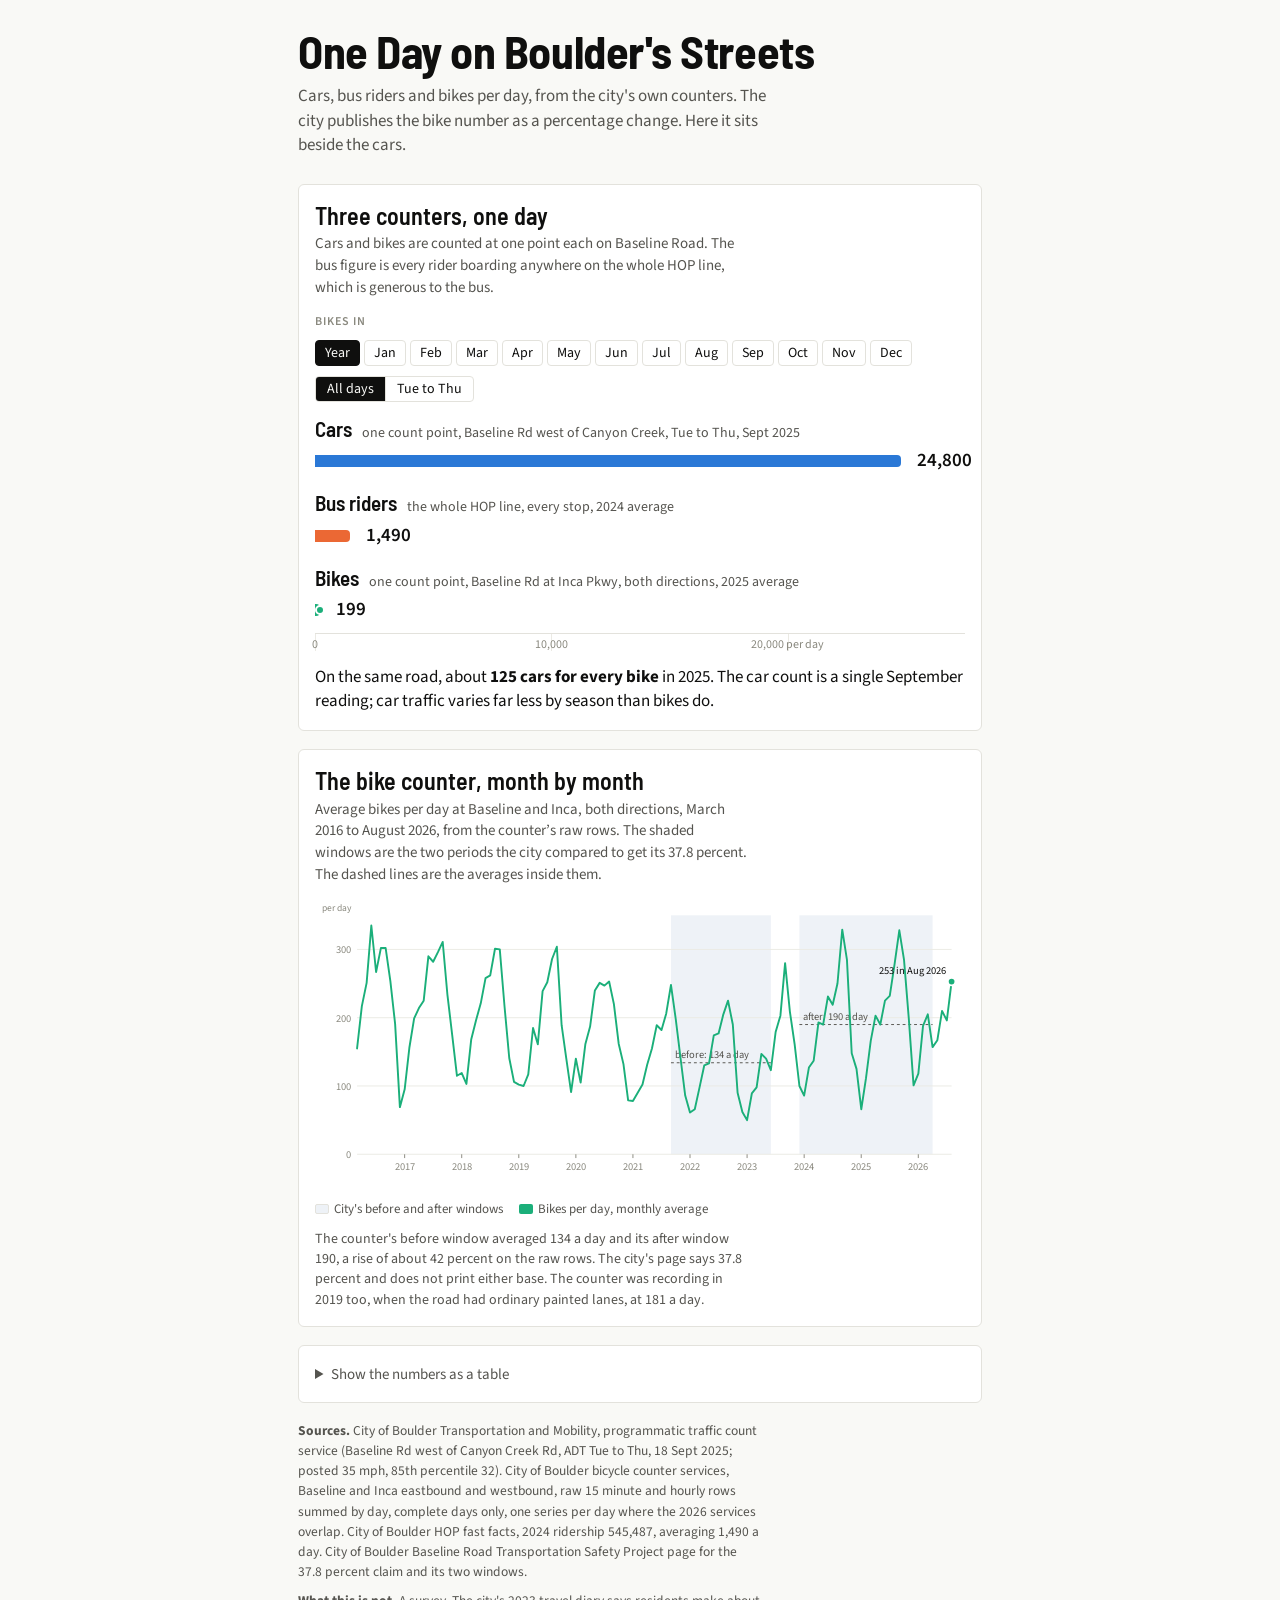
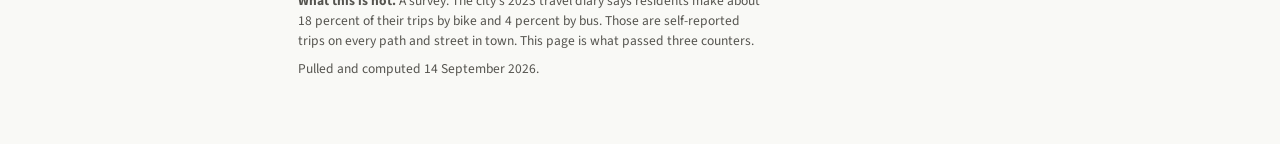
==== bulldog/baseline-counts/index.html @ e0d6cc37 "Add One Day on Boulder's Streets counter page at /bulldog/baseline-counts/ Cars, bus riders and bike" ====
<!DOCTYPE html>
<html lang="en">
<head>
<meta charset="utf-8">
<meta name="viewport" content="width=device-width, initial-scale=1">
<link rel="canonical" href="https://evanwrowe.com/bulldog/baseline-counts/">
<meta name="description" content="Cars, bus riders and bikes per day on Boulder's streets, from the city's own counters. The number the city prints as a percentage, set beside the cars.">
<meta property="og:type" content="article">
<meta property="og:site_name" content="The Boulder Bulldog">
<meta property="og:title" content="One Day on Boulder's Streets">
<meta property="og:description" content="Cars, bus riders and bikes per day on Boulder's streets, from the city's own counters. The number the city prints as a percentage, set beside the cars.">
<meta property="og:url" content="https://evanwrowe.com/bulldog/baseline-counts/">
<meta property="og:image" content="https://evanwrowe.com/bulldog/baseline-counts/og.png">
<meta property="og:image:width" content="1200">
<meta property="og:image:height" content="630">
<meta name="twitter:card" content="summary_large_image">
<meta name="twitter:title" content="One Day on Boulder's Streets">
<meta name="twitter:description" content="Cars, bus riders and bikes per day on Boulder's streets, from the city's own counters. The number the city prints as a percentage, set beside the cars.">
<meta name="twitter:image" content="https://evanwrowe.com/bulldog/baseline-counts/og.png">
<title>One Day on Boulder's Streets</title>
<link rel="preconnect" href="https://fonts.googleapis.com">
<link rel="stylesheet" href="https://fonts.googleapis.com/css2?family=Barlow+Semi+Condensed:wght@500;600;700&family=Source+Sans+3:ital,wght@0,400;0,600;1,400&display=swap">
<style>
:root{
  color-scheme:light;
  --bg:#f9f9f6; --panel:#ffffff; --ink:#0f0f0e; --ink-2:#55544f; --ink-3:#8a897f;
  --rule:#e3e2dc; --grid:#ebeae4; --band:#eef2f7;
  --cars:#2a78d6; --bus:#eb6834; --bikes:#1baf7a; --bikes-ink:#0d7d55;
  --focus:#2a78d6;
}
@media (prefers-color-scheme: dark){
  :root:not([data-theme="light"]){
    color-scheme:dark;
    --bg:#181816; --panel:#1f1f1c; --ink:#f4f3ee; --ink-2:#c3c2b7; --ink-3:#8f8e85;
    --rule:#33332f; --grid:#2c2c29; --band:#232a33;
    --cars:#3987e5; --bus:#d95926; --bikes:#199e70; --bikes-ink:#4fc79a;
    --focus:#3987e5;
  }
}
:root[data-theme="dark"]{
  color-scheme:dark;
  --bg:#181816; --panel:#1f1f1c; --ink:#f4f3ee; --ink-2:#c3c2b7; --ink-3:#8f8e85;
  --rule:#33332f; --grid:#2c2c29; --band:#232a33;
  --cars:#3987e5; --bus:#d95926; --bikes:#199e70; --bikes-ink:#4fc79a;
  --focus:#3987e5;
}
*{box-sizing:border-box}
body{margin:0;background:var(--bg);color:var(--ink);font-family:"Source Sans 3","Segoe UI",system-ui,sans-serif;font-size:17px;line-height:1.45}
.wrap{max-width:720px;margin:0 auto;padding:28px 18px 56px}
h1{font-family:"Barlow Semi Condensed","Arial Narrow",sans-serif;font-weight:700;font-size:clamp(34px,7vw,46px);line-height:1;letter-spacing:-.01em;margin:0 0 10px;text-wrap:balance}
.dek{color:var(--ink-2);font-size:17px;max-width:60ch;margin:0 0 26px}
h2{font-family:"Barlow Semi Condensed","Arial Narrow",sans-serif;font-weight:600;font-size:24px;line-height:1.1;margin:0 0 4px}
.sub{color:var(--ink-2);font-size:15px;margin:0 0 14px;max-width:62ch}
section{background:var(--panel);border:1px solid var(--rule);border-radius:6px;padding:18px 16px 16px;margin:0 0 18px}
.controls{display:flex;flex-wrap:wrap;gap:10px 14px;align-items:center;margin:0 0 16px}
.eyebrow{font-size:12px;letter-spacing:.08em;text-transform:uppercase;color:var(--ink-3);font-weight:600}
.months{display:flex;gap:4px;flex-wrap:wrap}
button{font:inherit;color:var(--ink);background:transparent;border:1px solid var(--rule);border-radius:4px;padding:5px 9px;min-width:34px;cursor:pointer;font-size:14px;line-height:1}
button:hover{border-color:var(--ink-3)}
button[aria-pressed="true"]{background:var(--ink);color:var(--bg);border-color:var(--ink)}
button:focus-visible{outline:2px solid var(--focus);outline-offset:2px}
.seg{display:inline-flex;border:1px solid var(--rule);border-radius:4px;overflow:hidden}
.seg button{border:0;border-radius:0;min-width:0;padding:5px 11px}
.seg button + button{border-left:1px solid var(--rule)}
.rows{display:grid;gap:18px;margin:6px 0 10px}
.row{display:grid;grid-template-columns:1fr;gap:5px}
.lab{display:flex;flex-wrap:wrap;align-items:baseline;gap:6px 10px}
.lab b{font-family:"Barlow Semi Condensed","Arial Narrow",sans-serif;font-weight:600;font-size:21px;line-height:1}
.lab span{color:var(--ink-2);font-size:14px}
.track{position:relative;height:26px}
.bar{position:absolute;left:0;top:7px;height:12px;border-radius:0 4px 4px 0;min-width:2px;transition:width .5s cubic-bezier(.2,.8,.2,1)}
.bar.cars{background:var(--cars)} .bar.bus{background:var(--bus)} .bar.bikes{background:var(--bikes)}
.dot{position:absolute;top:8px;width:10px;height:10px;border-radius:50%;border:2px solid var(--panel);transform:translateX(-50%);display:none}
.dot.bikes{background:var(--bikes)}
.val{position:absolute;top:0;font-weight:600;font-size:19px;line-height:26px;white-space:nowrap;font-variant-numeric:tabular-nums;transition:left .5s cubic-bezier(.2,.8,.2,1)}
.hit{position:absolute;inset:-6px 0;cursor:default}
.axis{position:relative;height:18px;border-top:1px solid var(--rule);margin-top:4px;font-size:12px;color:var(--ink-3)}
.axis span{position:absolute;top:2px;transform:translateX(-50%)}
.axis span:first-child{transform:none}
.grid{position:absolute;top:0;bottom:0;width:1px;background:var(--grid)}
.ratio{margin:14px 0 0;font-size:17px}
.ratio b{font-variant-numeric:tabular-nums}
.tip{position:fixed;z-index:5;pointer-events:none;background:var(--ink);color:var(--bg);font-size:13px;line-height:1.35;padding:7px 9px;border-radius:4px;max-width:260px;display:none}
.tip b{display:block;font-size:14px}
svg text{font-family:"Source Sans 3","Segoe UI",system-ui,sans-serif}
.chartwrap{overflow-x:auto}
.legend{display:flex;flex-wrap:wrap;gap:6px 16px;font-size:13px;color:var(--ink-2);margin:6px 0 0}
.legend i{display:inline-block;width:14px;height:10px;vertical-align:-1px;margin-right:5px;border-radius:2px}
.note{font-size:14px;color:var(--ink-2);margin:10px 0 0;max-width:62ch}
table{border-collapse:collapse;width:100%;font-size:14px;font-variant-numeric:tabular-nums}
th,td{text-align:left;padding:5px 8px;border-bottom:1px solid var(--rule)}
th{font-weight:600;color:var(--ink-2);font-size:12px;letter-spacing:.06em;text-transform:uppercase}
td.n,th.n{text-align:right}
.tablewrap{overflow-x:auto;margin-top:12px}
details summary{cursor:pointer;color:var(--ink-2);font-size:15px}
footer{color:var(--ink-2);font-size:13.5px;line-height:1.5;max-width:66ch}
footer p{margin:0 0 8px}
@media (prefers-reduced-motion: reduce){.bar,.val{transition:none}}
</style>
</head>
<body>
<div class="wrap">
  <h1>One Day on Boulder's Streets</h1>
  <p class="dek">Cars, bus riders and bikes per day, from the city's own counters. The city publishes the bike number as a percentage change. Here it sits beside the cars.</p>

  <section aria-labelledby="h-bars">
    <h2 id="h-bars">Three counters, one day</h2>
    <p class="sub">Cars and bikes are counted at one point each on Baseline Road. The bus figure is every rider boarding anywhere on the whole HOP line, which is generous to the bus.</p>
    <div class="controls">
      <span class="eyebrow">Bikes in</span>
      <div class="months" id="months" role="group" aria-label="Choose a month of 2025"></div>
      <div class="seg" role="group" aria-label="Days counted">
        <button type="button" id="all" aria-pressed="true">All days</button>
        <button type="button" id="twt" aria-pressed="false">Tue to Thu</button>
      </div>
    </div>
    <div class="rows" id="rows">
      <div class="row" data-k="cars">
        <div class="lab"><b>Cars</b><span>one count point, Baseline Rd west of Canyon Creek, Tue to Thu, Sept 2025</span></div>
        <div class="track"><div class="bar cars"></div><div class="val"></div><div class="hit" tabindex="0" aria-label="Cars: 24,800 vehicles per day"></div></div>
      </div>
      <div class="row" data-k="bus">
        <div class="lab"><b>Bus riders</b><span>the whole HOP line, every stop, 2024 average</span></div>
        <div class="track"><div class="bar bus"></div><div class="val"></div><div class="hit" tabindex="0" aria-label="Bus riders: 1,490 boardings per day"></div></div>
      </div>
      <div class="row" data-k="bikes">
        <div class="lab"><b>Bikes</b><span id="bikesub">one count point, Baseline Rd at Inca Pkwy, both directions, 2025 average</span></div>
        <div class="track"><div class="bar bikes"></div><div class="dot bikes"></div><div class="val"></div><div class="hit" tabindex="0" aria-label="Bikes per day"></div></div>
      </div>
    </div>
    <div class="axis" id="axis"></div>
    <p class="ratio" id="ratio"></p>
  </section>

  <section aria-labelledby="h-line">
    <h2 id="h-line">The bike counter, month by month</h2>
    <p class="sub">Average bikes per day at Baseline and Inca, both directions, March 2016 to August 2026, from the counter’s raw rows. The shaded windows are the two periods the city compared to get its 37.8 percent. The dashed lines are the averages inside them.</p>
    <div class="chartwrap"><svg id="line" viewBox="0 0 680 300" width="100%" role="img" aria-labelledby="line-title"><title id="line-title">Monthly average bikes per day, 2016 to 2026</title></svg></div>
    <div class="legend"><span><i style="background:var(--band);border:1px solid var(--rule)"></i>City's before and after windows</span><span><i style="background:var(--bikes)"></i>Bikes per day, monthly average</span></div>
    <p class="note">The counter's before window averaged 134 a day and its after window 190, a rise of about 42 percent on the raw rows. The city's page says 37.8 percent and does not print either base. The counter was recording in 2019 too, when the road had ordinary painted lanes, at 181 a day.</p>
  </section>

  <section>
    <details>
      <summary>Show the numbers as a table</summary>
      <div class="tablewrap">
        <table>
          <thead><tr><th>Month of 2025</th><th class="n">Bikes per day, all days</th><th class="n">Bikes per day, Tue to Thu</th><th class="n">Cars per bike, all days</th></tr></thead>
          <tbody id="tbody"></tbody>
        </table>
      </div>
      <p class="note">Cars: 24,800 per day, one Tuesday to Thursday count, 18 September 2025. Bus: 1,490 boardings per day, HOP, 2024 average. A round trip counts twice on every one of these instruments.</p>
    </details>
  </section>

  <footer>
    <p><strong>Sources.</strong> City of Boulder Transportation and Mobility, programmatic traffic count service (Baseline Rd west of Canyon Creek Rd, ADT Tue to Thu, 18 Sept 2025; posted 35 mph, 85th percentile 32). City of Boulder bicycle counter services, Baseline and Inca eastbound and westbound, raw 15 minute and hourly rows summed by day, complete days only, one series per day where the 2026 services overlap. City of Boulder HOP fast facts, 2024 ridership 545,487, averaging 1,490 a day. City of Boulder Baseline Road Transportation Safety Project page for the 37.8 percent claim and its two windows.</p>
    <p><strong>What this is not.</strong> A survey. The city's 2023 travel diary says residents make about 18 percent of their trips by bike and 4 percent by bus. Those are self-reported trips on every path and street in town. This page is what passed three counters.</p>
    <p>Pulled and computed 14 September 2026.</p>
  </footer>
</div>
<div class="tip" id="tip" role="status" aria-live="polite"></div>

<script>
(function(){
  var D = {"m2025":[66,111,166,203,190,225,232,278,328,285,199,101],"w2025":[79,103,188,239,179,230,246,303,354,318,227,103],"y_all":199,"y_w":214,"pre":134,"post":190};
  D.series = [["2016-03",155,29],["2016-04",217,30],["2016-05",251,31],["2016-06",335,30],["2016-07",267,31],["2016-08",302,31],["2016-09",302,30],["2016-10",254,31],["2016-11",191,30],["2016-12",69,31],["2017-01",95,31],["2017-02",156,28],["2017-03",199,31],["2017-04",214,30],["2017-05",225,31],["2017-06",290,30],["2017-07",282,31],["2017-08",296,31],["2017-09",311,30],["2017-10",234,31],["2017-11",175,30],["2017-12",115,31],["2018-01",119,31],["2018-02",103,28],["2018-03",168,31],["2018-04",196,30],["2018-05",221,30],["2018-06",258,27],["2018-07",262,31],["2018-08",301,31],["2018-09",300,30],["2018-10",216,31],["2018-11",141,30],["2018-12",106,31],["2019-01",102,31],["2019-02",100,28],["2019-03",117,31],["2019-04",185,30],["2019-05",161,31],["2019-06",239,30],["2019-07",252,31],["2019-08",286,31],["2019-09",304,30],["2019-10",189,31],["2019-11",140,30],["2019-12",91,31],["2020-01",140,31],["2020-02",105,29],["2020-03",161,31],["2020-04",187,30],["2020-05",240,31],["2020-06",251,30],["2020-07",247,31],["2020-08",253,31],["2020-09",220,30],["2020-10",162,31],["2020-11",132,30],["2020-12",79,31],["2021-01",78,16],["2021-03",102,31],["2021-04",131,30],["2021-05",155,31],["2021-06",189,30],["2021-07",182,31],["2021-08",206,31],["2021-09",248,30],["2021-10",198,31],["2021-11",141,30],["2021-12",86,31],["2022-01",61,31],["2022-02",66,28],["2022-03",98,31],["2022-04",130,30],["2022-05",133,31],["2022-06",174,30],["2022-07",177,31],["2022-08",205,31],["2022-09",225,30],["2022-10",190,30],["2022-11",90,30],["2022-12",62,31],["2023-01",50,31],["2023-02",89,28],["2023-03",98,31],["2023-04",147,30],["2023-05",140,31],["2023-06",123,30],["2023-07",179,31],["2023-08",203,29],["2023-09",280,26],["2023-10",209,31],["2023-11",161,30],["2023-12",100,31],["2024-01",86,31],["2024-02",127,29],["2024-03",137,31],["2024-04",193,30],["2024-05",190,31],["2024-06",231,30],["2024-07",219,31],["2024-08",250,31],["2024-09",329,30],["2024-10",285,31],["2024-11",148,30],["2024-12",125,31],["2025-01",66,31],["2025-02",111,28],["2025-03",166,31],["2025-04",203,30],["2025-05",190,31],["2025-06",225,30],["2025-07",232,31],["2025-08",278,31],["2025-09",328,30],["2025-10",285,31],["2025-11",199,30],["2025-12",101,31],["2026-01",118,31],["2026-02",188,28],["2026-03",205,31],["2026-04",157,30],["2026-05",167,31],["2026-06",210,30],["2026-07",196,31],["2026-08",253,27]];
  var CARS=24800, BUS=1490, MAX=27500;
  var MN=['Jan','Feb','Mar','Apr','May','Jun','Jul','Aug','Sep','Oct','Nov','Dec'];
  var sel='year', twt=false;
  var months=document.getElementById('months');
  function mk(label,key){var b=document.createElement('button');b.type='button';b.textContent=label;b.dataset.k=key;b.setAttribute('aria-pressed',key===sel?'true':'false');b.addEventListener('click',function(){sel=key;render();});months.appendChild(b);}
  mk('Year','year'); MN.forEach(function(m,i){mk(m,String(i));});
  document.getElementById('all').addEventListener('click',function(){twt=false;render();});
  document.getElementById('twt').addEventListener('click',function(){twt=true;render();});
  var axis=document.getElementById('axis');
  [0,10000,20000].forEach(function(v){var g=document.createElement('div');g.className='grid';g.style.left=(v/MAX*100)+'%';axis.appendChild(g);var s=document.createElement('span');s.style.left=(v/MAX*100)+'%';s.textContent=v===0?'0':(v.toLocaleString()+(v===20000?' per day':''));axis.appendChild(s);});
  function bikes(){ if(sel==='year') return twt?D.y_w:D.y_all; return (twt?D.w2025:D.m2025)[+sel]; }
  function setBar(k,v,labelText){
    var row=document.querySelector('.row[data-k="'+k+'"]');
    var bar=row.querySelector('.bar'), val=row.querySelector('.val'), dot=row.querySelector('.dot'), hit=row.querySelector('.hit');
    var pct=v/MAX*100; bar.style.width=pct+'%';
    var lp=Math.max(pct,0)+1.2; val.style.left='calc('+lp+'% + 8px)'; val.textContent=v.toLocaleString();
    if(dot){ dot.style.display='block'; dot.style.left=pct+'%'; }
    hit.dataset.tip=labelText;
  }
  function render(){
    months.querySelectorAll('button').forEach(function(b){b.setAttribute('aria-pressed',b.dataset.k===sel?'true':'false');});
    document.getElementById('all').setAttribute('aria-pressed',twt?'false':'true');
    document.getElementById('twt').setAttribute('aria-pressed',twt?'true':'false');
    var b=bikes();
    var when = sel==='year' ? '2025 average' : MN[+sel]+' 2025 average';
    var days = twt ? ', Tuesday to Thursday only' : '';
    document.getElementById('bikesub').textContent='one count point, Baseline Rd at Inca Pkwy, both directions, '+when+days;
    setBar('cars',CARS,'Cars: 24,800 vehicles a day. One count, Tuesday to Thursday, 18 September 2025, Baseline Rd west of Canyon Creek Rd.');
    setBar('bus',BUS,'Bus: 1,490 boardings a day across the whole HOP line, 2024 average. A round trip counts twice.');
    setBar('bikes',b,'Bikes: '+b+' a day at Baseline and Inca, both directions, '+when+days+'. A round trip counts twice.');
    document.querySelector('.row[data-k="bikes"] .hit').setAttribute('aria-label','Bikes: '+b+' per day, '+when+days);
    var r=Math.round(CARS/b);
    document.getElementById('ratio').innerHTML='On the same road, about <b>'+r.toLocaleString()+' cars for every bike</b> in '+(sel==='year'?'2025':MN[+sel]+' 2025')+(twt?' on a Tuesday to Thursday':'')+'. The car count is a single September reading; car traffic varies far less by season than bikes do.';
  }
  // tooltip
  var tip=document.getElementById('tip');
  function show(e,t){tip.innerHTML=t;tip.style.display='block';move(e);}
  function move(e){var x=(e.clientX||0)+14,y=(e.clientY||0)+14;var w=tip.offsetWidth,h=tip.offsetHeight;if(x+w>window.innerWidth-8)x=e.clientX-w-10;if(y+h>window.innerHeight-8)y=e.clientY-h-10;tip.style.left=x+'px';tip.style.top=y+'px';}
  function hide(){tip.style.display='none';}
  document.querySelectorAll('.hit').forEach(function(h){
    h.addEventListener('mouseenter',function(e){show(e,h.dataset.tip);});
    h.addEventListener('mousemove',move);
    h.addEventListener('mouseleave',hide);
    h.addEventListener('focus',function(){var r=h.getBoundingClientRect();show({clientX:r.left+20,clientY:r.top},h.dataset.tip);});
    h.addEventListener('blur',hide);
    h.addEventListener('click',function(e){if(tip.style.display==='block'&&tip.innerHTML===h.dataset.tip)hide();else show(e,h.dataset.tip);});
  });
  // table
  var tb=document.getElementById('tbody');
  MN.forEach(function(m,i){var tr=document.createElement('tr');tr.innerHTML='<td>'+m+'</td><td class="n">'+D.m2025[i]+'</td><td class="n">'+D.w2025[i]+'</td><td class="n">'+Math.round(CARS/D.m2025[i]).toLocaleString()+'</td>';tb.appendChild(tr);});
  var trY=document.createElement('tr');trY.innerHTML='<td><strong>Year</strong></td><td class="n"><strong>'+D.y_all+'</strong></td><td class="n"><strong>'+D.y_w+'</strong></td><td class="n"><strong>'+Math.round(CARS/D.y_all)+'</strong></td>';tb.appendChild(trY);
  render();

  // line chart
  var svg=document.getElementById('line'), NS='http://www.w3.org/2000/svg';
  var W=680,H=300,L=44,R=14,T=16,B=34, YMAX=350;
  var S=D.series, n=S.length;
  function idx(ym){var y=+ym.slice(0,4),m=+ym.slice(5,7);return (y-2016)*12+(m-1);}
  var i0=idx(S[0][0]), i1=idx(S[n-1][0]);
  function X(i){return L+(i-i0)/(i1-i0)*(W-L-R);}
  function Y(v){return T+(1-v/YMAX)*(H-T-B);}
  function el(t,a,p){var e=document.createElementNS(NS,t);for(var k in a){if((k==='fill'||k==='stroke')&&String(a[k]).indexOf('var(')===0){e.style[k]=a[k];}else{e.setAttribute(k,a[k]);}}(p||svg).appendChild(e);return e;}
  var cs=getComputedStyle(document.documentElement);
  function tok(v){return 'var('+v+')';}
  // bands
  [['2021-09','2023-05'],['2023-12','2026-03']].forEach(function(b){var x0=X(idx(b[0])),x1=X(idx(b[1])+1);el('rect',{x:x0,y:T,width:x1-x0,height:H-T-B,fill:tok('--band')});});
  // grid + y labels
  [0,100,200,300].forEach(function(v){el('line',{x1:L,x2:W-R,y1:Y(v),y2:Y(v),stroke:tok('--grid'),'stroke-width':1});el('text',{x:L-6,y:Y(v)+4,'text-anchor':'end','font-size':11,fill:tok('--ink-3')}).textContent=v;});
  el('text',{x:L-6,y:T-4,'text-anchor':'end','font-size':10,fill:tok('--ink-3')}).textContent='per day';
  // x labels
  for(var y=2016;y<=2026;y++){var i=(y-2016)*12;if(i<i0||i>i1)continue;el('line',{x1:X(i),x2:X(i),y1:H-B,y2:H-B+4,stroke:tok('--ink-3')});el('text',{x:X(i),y:H-B+16,'text-anchor':'middle','font-size':11,fill:tok('--ink-3')}).textContent=y;}
  // reference averages
  function ref(v,a,b,label){var x0=X(idx(a)),x1=X(idx(b)+1);el('line',{x1:x0,x2:x1,y1:Y(v),y2:Y(v),stroke:tok('--ink-2'),'stroke-width':1,'stroke-dasharray':'3 3'});el('text',{x:x0+4,y:Y(v)-5,'font-size':11,fill:tok('--ink-2')}).textContent=label;}
  ref(D.pre,'2021-09','2023-05','before: 134 a day'); ref(D.post,'2023-12','2026-03','after: 190 a day');
  // path
  var dstr='';S.forEach(function(p,k){var x=X(idx(p[0])),yv=Y(p[1]);dstr+=(k?'L':'M')+x.toFixed(1)+' '+yv.toFixed(1)+' ';});
  el('path',{d:dstr,fill:'none',stroke:tok('--bikes'),'stroke-width':2,'stroke-linejoin':'round','stroke-linecap':'round'});
  // endpoint
  var last=S[n-1];el('circle',{cx:X(idx(last[0])),cy:Y(last[1]),r:4,fill:tok('--bikes'),stroke:tok('--panel'),'stroke-width':2});
  el('text',{x:X(idx(last[0]))-6,y:Y(last[1])-8,'text-anchor':'end','font-size':11,fill:tok('--ink')}).textContent=last[1]+' in '+MN[+last[0].slice(5,7)-1]+' '+last[0].slice(0,4);
  // crosshair
  var cx=el('line',{x1:0,x2:0,y1:T,y2:H-B,stroke:tok('--ink-3'),'stroke-width':1,opacity:0});
  var cd=el('circle',{cx:0,cy:0,r:4.5,fill:tok('--bikes'),stroke:tok('--panel'),'stroke-width':2,opacity:0});
  var hit=el('rect',{x:L,y:T,width:W-L-R,height:H-T-B,fill:'transparent'});
  function near(px){var best=0,bd=1e9;S.forEach(function(p,k){var d=Math.abs(X(idx(p[0]))-px);if(d<bd){bd=d;best=k;}});return best;}
  function pt(e){var r=svg.getBoundingClientRect();return (e.clientX-r.left)*W/r.width;}
  hit.addEventListener('mousemove',function(e){var k=near(pt(e));var p=S[k];var x=X(idx(p[0])),yv=Y(p[1]);cx.setAttribute('x1',x);cx.setAttribute('x2',x);cx.setAttribute('opacity',1);cd.setAttribute('cx',x);cd.setAttribute('cy',yv);cd.setAttribute('opacity',1);show(e,'<b>'+p[1]+' bikes a day</b>'+MN[+p[0].slice(5,7)-1]+' '+p[0].slice(0,4)+', average of '+p[2]+' complete days');});
  hit.addEventListener('mouseleave',function(){cx.setAttribute('opacity',0);cd.setAttribute('opacity',0);hide();});
  hit.addEventListener('click',function(e){var k=near(pt(e));var p=S[k];show(e,'<b>'+p[1]+' bikes a day</b>'+MN[+p[0].slice(5,7)-1]+' '+p[0].slice(0,4));});
})();
</script>
</body>
</html>
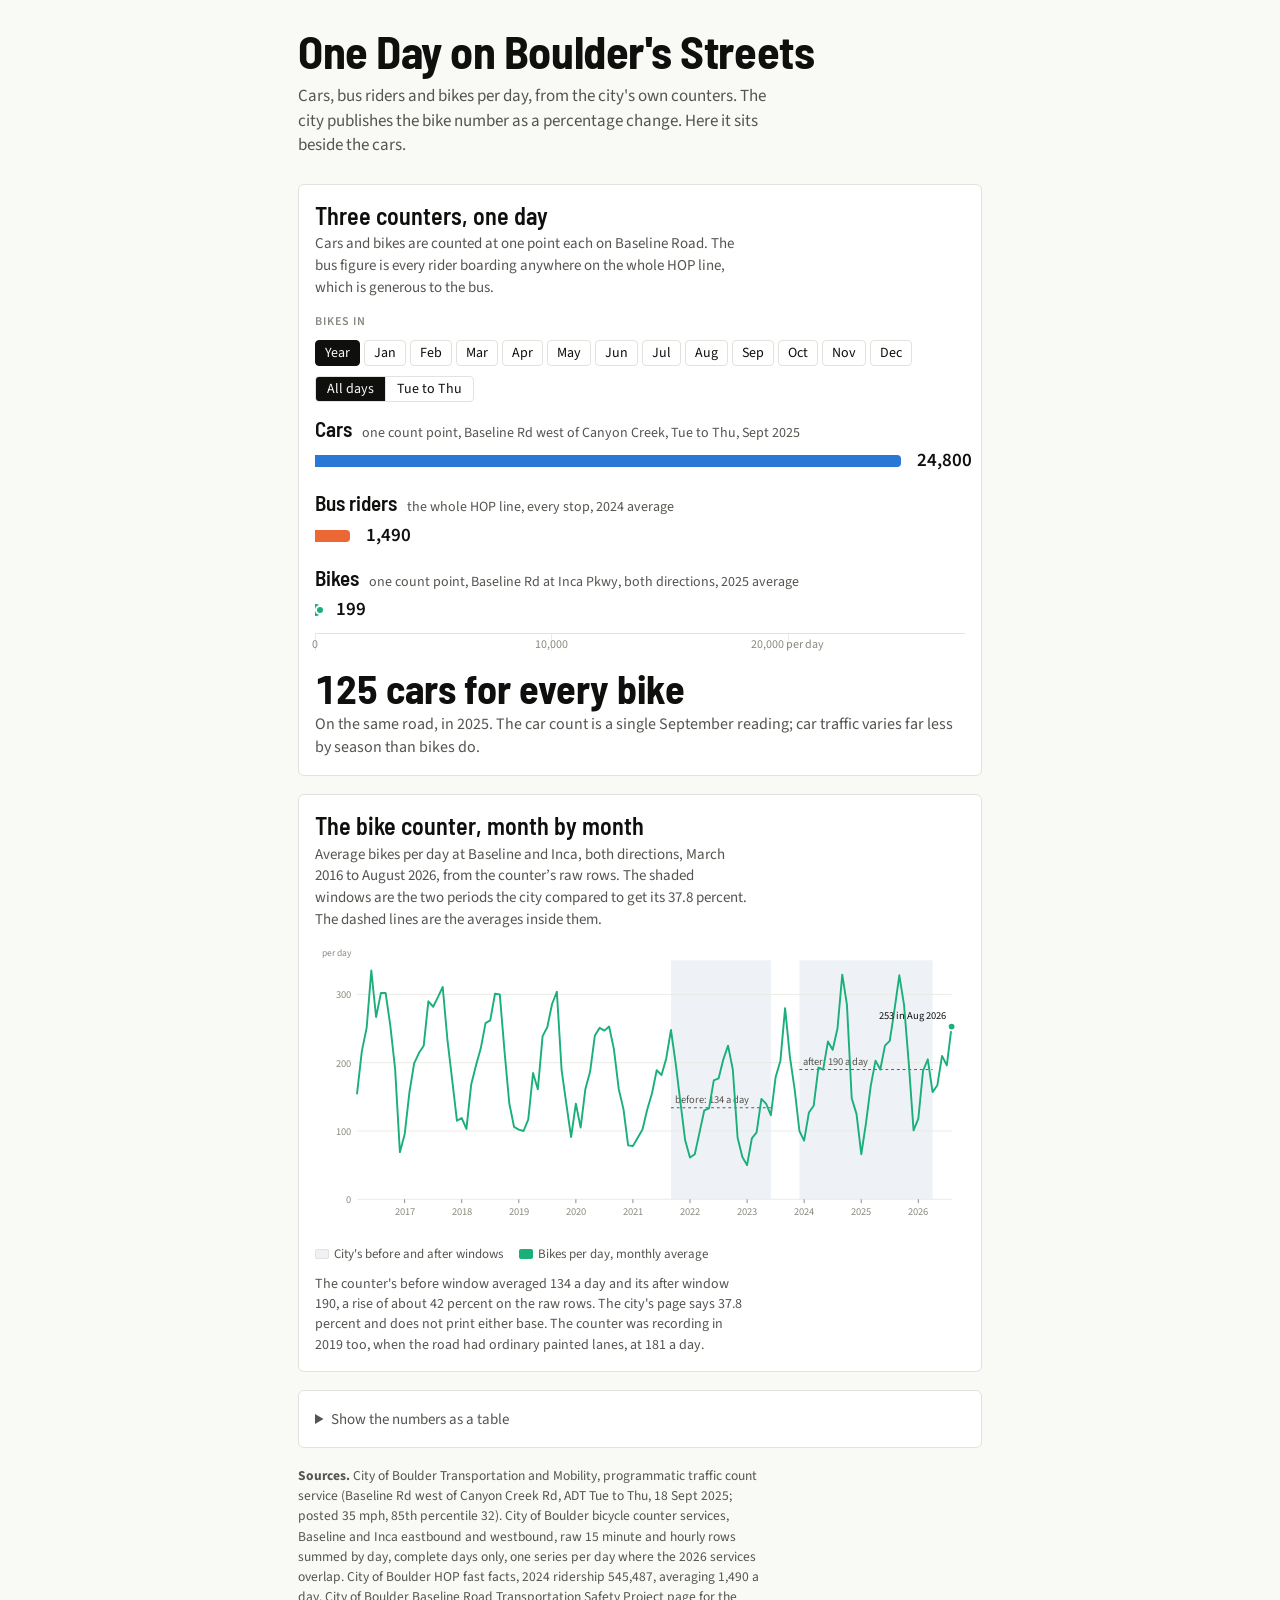
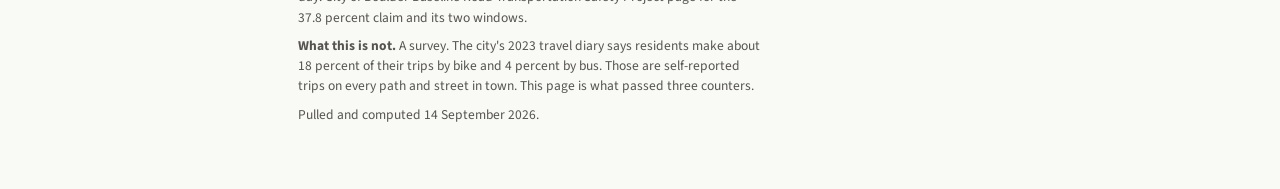
==== commit 1135b0b9: "baseline-counts: make the cars-per-bike ratio the hero figure Co-Authored-By: Claude Fable 5.1 <nore" ====
--- a/bulldog/baseline-counts/index.html
+++ b/bulldog/baseline-counts/index.html
@@ -78,8 +78,9 @@
 .axis span{position:absolute;top:2px;transform:translateX(-50%)}
 .axis span:first-child{transform:none}
 .grid{position:absolute;top:0;bottom:0;width:1px;background:var(--grid)}
-.ratio{margin:14px 0 0;font-size:17px}
-.ratio b{font-variant-numeric:tabular-nums}
+.ratio{margin:16px 0 0;font-size:16px;color:var(--ink-2)}
+.ratio .big{display:block;font-family:"Barlow Semi Condensed","Arial Narrow",sans-serif;font-weight:700;font-size:clamp(30px,6vw,40px);line-height:1.05;color:var(--ink);margin:0 0 4px;transition:opacity .25s}
+.ratio .big span{font-variant-numeric:tabular-nums}
 .tip{position:fixed;z-index:5;pointer-events:none;background:var(--ink);color:var(--bg);font-size:13px;line-height:1.35;padding:7px 9px;border-radius:4px;max-width:260px;display:none}
 .tip b{display:block;font-size:14px}
 svg text{font-family:"Source Sans 3","Segoe UI",system-ui,sans-serif}
@@ -197,7 +198,7 @@
     setBar('bikes',b,'Bikes: '+b+' a day at Baseline and Inca, both directions, '+when+days+'. A round trip counts twice.');
     document.querySelector('.row[data-k="bikes"] .hit').setAttribute('aria-label','Bikes: '+b+' per day, '+when+days);
     var r=Math.round(CARS/b);
-    document.getElementById('ratio').innerHTML='On the same road, about <b>'+r.toLocaleString()+' cars for every bike</b> in '+(sel==='year'?'2025':MN[+sel]+' 2025')+(twt?' on a Tuesday to Thursday':'')+'. The car count is a single September reading; car traffic varies far less by season than bikes do.';
+    document.getElementById('ratio').innerHTML='<b class="big"><span>'+r.toLocaleString()+'</span> cars for every bike</b>On the same road, in '+(sel==='year'?'2025':MN[+sel]+' 2025')+(twt?' on a Tuesday to Thursday':'')+'. The car count is a single September reading; car traffic varies far less by season than bikes do.';
   }
   // tooltip
   var tip=document.getElementById('tip');
